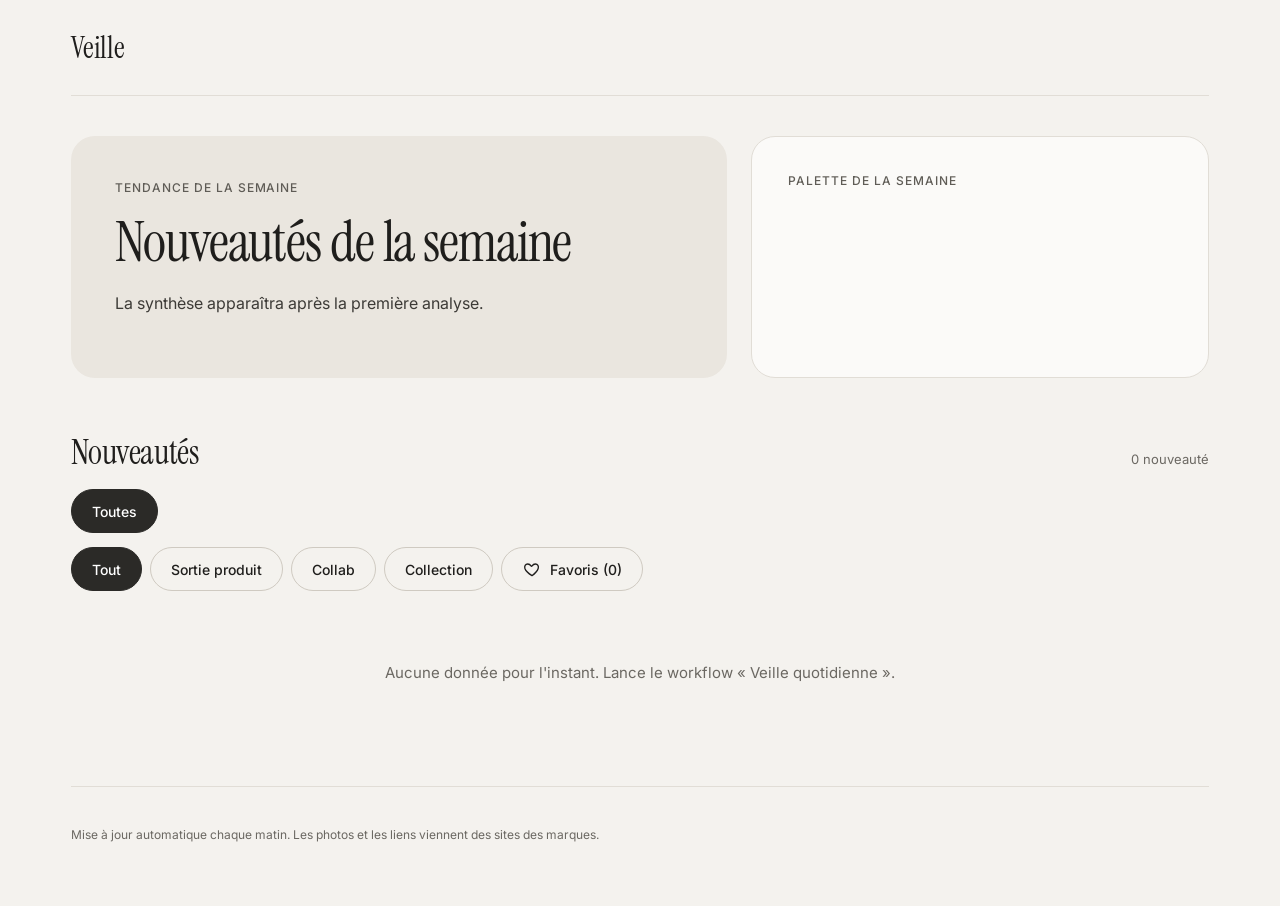
==== site/index.html @ 688256fe "Départ" ====
<!doctype html>
<html lang="fr">
<head>
<meta charset="utf-8">
<meta name="viewport" content="width=device-width, initial-scale=1">
<title>Veille mode</title>
<link href="https://fonts.googleapis.com/css2?family=Inter:wght@400;500;600&family=Instrument+Serif:ital@0;1&display=swap" rel="stylesheet">
<style>
:root{
  --bg:#F4F2EE; --ink:#1F1E1C; --muted:#6B6862; --line:#E1DDD6; --card:#FBFAF8;
  --hero:#EAE6DF; --hero-ink:#3D3B37; --hero-muted:#5F5C56; --pill-line:#CFCAC1;
  --accent:#2B2A27;
}
*{box-sizing:border-box}
body{margin:0;background:var(--bg);color:var(--ink);font-family:'Inter',system-ui,sans-serif}
a{color:var(--ink);text-underline-offset:3px}a:hover{color:var(--muted)}
.wrap{max-width:1240px;margin:0 auto;padding:0 clamp(16px,4vw,56px) 64px}
header{display:flex;flex-wrap:wrap;align-items:baseline;justify-content:space-between;gap:12px;padding:28px 0;border-bottom:1px solid var(--line)}
.logo{font-family:'Instrument Serif',Georgia,serif;font-size:30px;letter-spacing:-.01em}
.meta{font-size:13px;color:var(--muted)}
.hero{display:flex;flex-wrap:wrap;gap:24px;padding:40px 0 16px}
.hero-main{flex:3 1 420px;min-width:0;background:var(--hero);border-radius:24px;padding:clamp(24px,4vw,44px);display:flex;flex-direction:column;gap:18px}
.eyebrow{font-size:12px;font-weight:500;letter-spacing:.08em;text-transform:uppercase;color:var(--hero-muted)}
h1{margin:0;font-family:'Instrument Serif',Georgia,serif;font-weight:400;font-size:clamp(34px,5vw,56px);line-height:1.05;letter-spacing:-.02em}
.summary{margin:0;font-size:16px;line-height:1.65;color:var(--hero-ink);max-width:56ch}
.tags{display:flex;flex-wrap:wrap;gap:8px}
.tag{background:#F7F5F1;border-radius:999px;padding:8px 14px;font-size:13px;color:var(--hero-ink)}
.palette-card{flex:2 1 300px;min-width:0;background:var(--card);border:1px solid var(--line);border-radius:24px;padding:clamp(24px,3vw,36px);display:flex;flex-direction:column;justify-content:space-between;gap:24px}
.swatches{display:flex;gap:10px}
.sw{flex:1;min-width:0;display:flex;flex-direction:column;gap:8px}
.sw-color{height:96px;border-radius:14px}
.sw-name{font-size:12px;color:var(--muted)}
.filters{display:flex;flex-direction:column;gap:14px;padding:36px 0 8px}
.filters-top{display:flex;flex-wrap:wrap;align-items:baseline;justify-content:space-between;gap:8px}
h2{margin:0;font-family:'Instrument Serif',Georgia,serif;font-weight:400;font-size:34px;letter-spacing:-.01em}
.row{display:flex;flex-wrap:wrap;gap:8px}
.pill{height:44px;padding:0 20px;border-radius:999px;font:500 14px 'Inter',system-ui,sans-serif;cursor:pointer;display:inline-flex;align-items:center;gap:8px;background:transparent;color:var(--ink);border:1px solid var(--pill-line)}
.pill[aria-pressed="true"]{background:var(--accent);color:#fff;border-color:var(--accent)}
.grid{display:grid;grid-template-columns:repeat(auto-fill,minmax(240px,1fr));gap:32px 24px;padding:20px 0 8px}
.card{display:flex;flex-direction:column;gap:14px;min-width:0}
.photo{position:relative;aspect-ratio:4/5;border-radius:20px;overflow:hidden}
.photo img{width:100%;height:100%;object-fit:cover;display:block}
.heart{position:absolute;top:10px;right:10px;width:44px;height:44px;border-radius:50%;border:0;background:var(--card);cursor:pointer;display:flex;align-items:center;justify-content:center}
.badge{position:absolute;left:12px;bottom:12px;background:var(--card);border-radius:999px;padding:6px 12px;font-size:12px;font-weight:500}
.info{display:flex;flex-direction:column;gap:6px}
.info-top{display:flex;justify-content:space-between;gap:8px;font-size:12px;letter-spacing:.06em;text-transform:uppercase;color:var(--muted)}
h3{margin:0;font-size:16px;font-weight:500;line-height:1.35}
.info a{font-size:13px}
.empty{padding:64px 0;text-align:center;font-size:15px;color:var(--muted)}
footer{margin-top:40px;padding-top:40px;border-top:1px solid var(--line);font-size:12px;color:var(--muted)}
</style>
</head>
<body>
<div class="wrap">
  <header>
    <div class="logo">Veille</div>
    <div class="meta" id="meta"></div>
  </header>

  <section class="hero" id="hero"></section>

  <section class="filters">
    <div class="filters-top">
      <h2>Nouveautés</h2>
      <span class="meta" id="count"></span>
    </div>
    <div class="row" id="brands"></div>
    <div class="row" id="cats"></div>
  </section>

  <section id="grid-area"></section>

  <footer id="footer"></footer>
</div>

<script>
(function () {
  var CATS = ["Tout", "Sortie produit", "Collab", "Collection"];
  var TONES = ["#D6CFC3", "#BDB5A8", "#E9E5DD", "#A39B8D", "#DDD8CE", "#8E8679", "#CEC7BA", "#E4DFD6"];
  var HEART = '<svg width="20" height="20" viewBox="0 0 24 24" fill="FILL" stroke="STROKE" stroke-width="1.6" stroke-linecap="round" stroke-linejoin="round" aria-hidden="true"><path d="M12 20s-7-4.35-8.5-8.6C2.6 8.6 4.1 6 6.8 6c1.7 0 3.1.9 4 2.3.4.6.9.6 1.3 0C13 6.9 14.4 6 16.1 6c2.7 0 4.2 2.6 3.3 5.4C18 15.65 12 20 12 20z"/></svg>';
  var MAX_CARDS = 48;

  var state = { brand: "Toutes", cat: "Tout", onlyFavs: false, favs: loadFavs(), items: [], digest: null };

  function loadFavs() {
    try { return JSON.parse(localStorage.getItem("veille:favs") || "{}"); } catch (e) { return {}; }
  }
  function saveFavs() {
    try { localStorage.setItem("veille:favs", JSON.stringify(state.favs)); } catch (e) {}
  }
  function safeUrl(u) {
    try { var x = new URL(u); return (x.protocol === "http:" || x.protocol === "https:") ? x.href : null; } catch (e) { return null; }
  }
  function hash(s) { var h = 0; for (var i = 0; i < s.length; i++) { h = (h * 31 + s.charCodeAt(i)) >>> 0; } return h; }
  function fmtDate(iso) {
    var d = new Date(iso);
    return isNaN(d) ? "" : d.toLocaleDateString("fr-CA", { day: "numeric", month: "short" });
  }
  function h(tag, props) {
    var n = document.createElement(tag);
    Object.keys(props || {}).forEach(function (k) {
      var v = props[k];
      if (k === "class") n.className = v;
      else if (k === "style") n.style.cssText = v;
      else if (k.indexOf("on") === 0) n.addEventListener(k.slice(2), v);
      else n.setAttribute(k, v);
    });
    for (var i = 2; i < arguments.length; i++) {
      var kid = arguments[i];
      if (kid == null) continue;
      n.append(kid.nodeType ? kid : document.createTextNode(String(kid)));
    }
    return n;
  }
  function heartIcon(filled) {
    var s = document.createElement("span");
    s.style.display = "flex";
    s.innerHTML = HEART.replace("FILL", filled ? "var(--accent)" : "none").replace("STROKE", filled ? "var(--accent)" : "#1F1E1C");
    return s;
  }
  function pill(label, active, onclick, extra) {
    return h("button", { type: "button", class: "pill", "aria-pressed": String(active), onclick: onclick }, extra || null, label);
  }

  function renderHero() {
    var d = state.digest || {};
    var palette = Array.isArray(d.palette) ? d.palette : [];
    var main = h("div", { class: "hero-main" },
      h("div", { class: "eyebrow" }, "Tendance de la semaine"),
      h("h1", {}, d.title || "Nouveautés de la semaine"),
      h("p", { class: "summary" }, d.summary || "La synthèse apparaîtra après la première analyse."),
      h("div", { class: "tags" }, (d.tags || []).map(function (t) { return h("span", { class: "tag" }, t); }))
    );
    var swatches = h("div", { class: "swatches" }, palette.map(function (p) {
      var hex = /^#[0-9A-Fa-f]{6}$/.test(p.hex || "") ? p.hex : "#D6CFC3";
      return h("div", { class: "sw" }, h("div", { class: "sw-color", style: "background:" + hex }), h("div", { class: "sw-name" }, p.name || ""));
    }));
    var card = h("div", { class: "palette-card" }, h("div", { class: "eyebrow" }, "Palette de la semaine"), swatches);
    var hero = document.getElementById("hero");
    hero.replaceChildren(main, card);
    document.getElementById("meta").textContent = (d.week_label || "") + (d.generated_at ? " · mise à jour " + fmtDate(d.generated_at) : "");
  }

  function renderFilters() {
    var brands = ["Toutes"];
    state.items.forEach(function (i) { if (brands.indexOf(i.brand) === -1) brands.push(i.brand); });
    document.getElementById("brands").replaceChildren.apply(
      document.getElementById("brands"),
      brands.map(function (b) { return pill(b, state.brand === b, function () { state.brand = b; render(); }); })
    );
    var favCount = Object.keys(state.favs).filter(function (k) { return state.favs[k]; }).length;
    var catPills = CATS.map(function (c) { return pill(c, state.cat === c, function () { state.cat = c; render(); }); });
    catPills.push(pill("Favoris (" + favCount + ")", state.onlyFavs, function () { state.onlyFavs = !state.onlyFavs; render(); }, heartIcon(false)));
    document.getElementById("cats").replaceChildren.apply(document.getElementById("cats"), catPills);
  }

  function visibleItems() {
    return state.items.filter(function (i) {
      return (state.brand === "Toutes" || i.brand === state.brand) &&
        (state.cat === "Tout" || i.category === state.cat) &&
        (!state.onlyFavs || state.favs[i.id]);
    });
  }

  function renderGrid() {
    var items = visibleItems();
    document.getElementById("count").textContent = items.length + (items.length > 1 ? " nouveautés" : " nouveauté");
    var area = document.getElementById("grid-area");
    if (!items.length) {
      area.replaceChildren(h("div", { class: "empty" }, state.items.length ? "Aucune nouveauté pour cette sélection." : "Aucune donnée pour l'instant. Lance le workflow « Veille quotidienne »."));
      return;
    }
    var cards = items.slice(0, MAX_CARDS).map(function (i) {
      var fav = !!state.favs[i.id];
      var img = safeUrl(i.image);
      var photo = h("div", { class: "photo", style: "background:" + TONES[hash(i.id) % TONES.length] });
      if (img) {
        var el = h("img", { src: img, alt: "", loading: "lazy", referrerpolicy: "no-referrer" });
        el.addEventListener("error", function () { el.remove(); });
        photo.append(el);
      }
      photo.append(
        h("button", {
          type: "button", class: "heart", "aria-pressed": String(fav),
          "aria-label": (fav ? "Retirer des favoris : " : "Ajouter aux favoris : ") + i.name,
          onclick: function () { state.favs[i.id] = !state.favs[i.id]; saveFavs(); render(); }
        }, heartIcon(fav)),
        h("span", { class: "badge" }, i.category || "Sortie produit")
      );
      var src = safeUrl(i.url);
      var date = fmtDate(i.published_at || i.first_seen);
      return h("article", { class: "card" }, photo,
        h("div", { class: "info" },
          h("div", { class: "info-top" }, h("span", {}, i.brand), h("span", {}, date)),
          h("h3", {}, i.name),
          src ? h("a", { href: src, target: "_blank", rel: "noopener noreferrer" }, "Voir la source") : null
        ));
    });
    area.replaceChildren(h("div", { class: "grid" }, cards));
  }

  function render() { renderFilters(); renderGrid(); }

  function load(path) {
    return fetch(path, { cache: "no-store" }).then(function (r) { return r.ok ? r.json() : null; }).catch(function () { return null; });
  }

  Promise.all([load("data/digest.json"), load("data/items.json")]).then(function (res) {
    state.digest = res[0];
    state.items = Array.isArray(res[1]) ? res[1] : [];
    document.getElementById("footer").textContent = "Mise à jour automatique chaque matin. Les photos et les liens viennent des sites des marques.";
    renderHero();
    render();
  });
})();
</script>
</body>
</html>
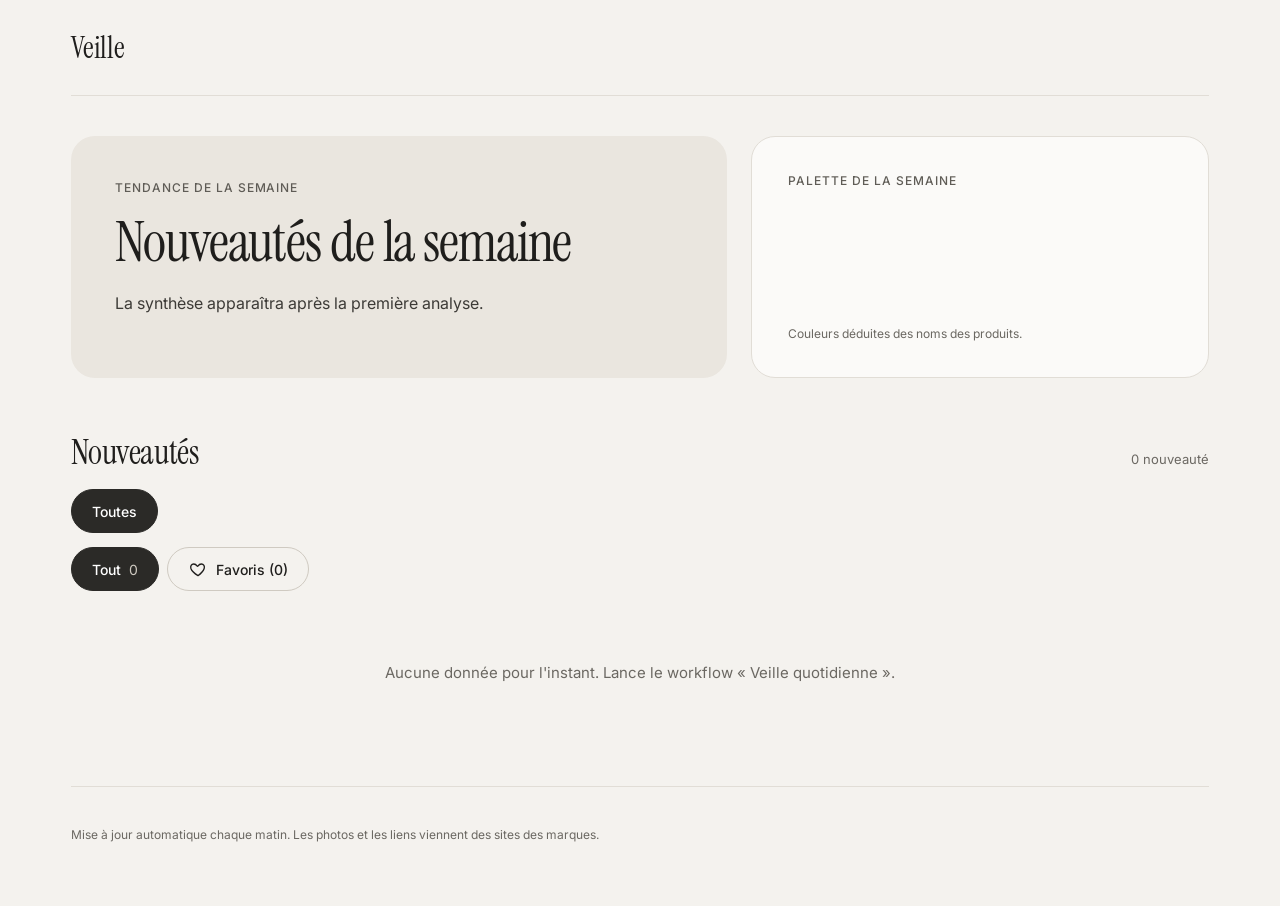
==== commit 99faade6: "Types de produits, attributs par photo, palette calculée" ====
--- a/site/index.html
+++ b/site/index.html
@@ -28,7 +28,7 @@
 .palette-card{flex:2 1 300px;min-width:0;background:var(--card);border:1px solid var(--line);border-radius:24px;padding:clamp(24px,3vw,36px);display:flex;flex-direction:column;justify-content:space-between;gap:24px}
 .swatches{display:flex;gap:10px}
 .sw{flex:1;min-width:0;display:flex;flex-direction:column;gap:8px}
-.sw-color{height:96px;border-radius:14px}
+.sw-color{height:96px;border-radius:14px;border:1px solid rgba(31,30,28,.08)}
 .sw-name{font-size:12px;color:var(--muted)}
 .filters{display:flex;flex-direction:column;gap:14px;padding:36px 0 8px}
 .filters-top{display:flex;flex-wrap:wrap;align-items:baseline;justify-content:space-between;gap:8px}
@@ -42,6 +42,14 @@
 .photo img{width:100%;height:100%;object-fit:cover;display:block}
 .heart{position:absolute;top:10px;right:10px;width:44px;height:44px;border-radius:50%;border:0;background:var(--card);cursor:pointer;display:flex;align-items:center;justify-content:center}
 .badge{position:absolute;left:12px;bottom:12px;background:var(--card);border-radius:999px;padding:6px 12px;font-size:12px;font-weight:500}
+.dots{display:flex;gap:6px;align-items:center}
+.dot{width:14px;height:14px;border-radius:50%;border:1px solid rgba(31,30,28,.18);display:inline-block}
+.dot.multi{background:conic-gradient(#D6CFC3,#8E8679,#3A3835,#E9E5DD,#D6CFC3)}
+.attrs{font-size:13px;color:var(--muted);line-height:1.4}
+.pill .n{font-weight:400;color:var(--muted)}
+.pill[aria-pressed="true"] .n{color:#CFCAC1}
+.sw-name b{font-weight:500;color:var(--ink)}
+.note{font-size:12px;color:var(--muted)}
 .info{display:flex;flex-direction:column;gap:6px}
 .info-top{display:flex;justify-content:space-between;gap:8px;font-size:12px;letter-spacing:.06em;text-transform:uppercase;color:var(--muted)}
 h3{margin:0;font-size:16px;font-weight:500;line-height:1.35}
@@ -65,7 +73,7 @@
       <span class="meta" id="count"></span>
     </div>
     <div class="row" id="brands"></div>
-    <div class="row" id="cats"></div>
+    <div class="row" id="types"></div>
   </section>
 
   <section id="grid-area"></section>
@@ -75,12 +83,12 @@
 
 <script>
 (function () {
-  var CATS = ["Tout", "Sortie produit", "Collab", "Collection"];
+  var TYPES = ["Robes", "Hauts", "Pantalons", "Jupes", "Manteaux", "Accessoires", "Autres"];
   var TONES = ["#D6CFC3", "#BDB5A8", "#E9E5DD", "#A39B8D", "#DDD8CE", "#8E8679", "#CEC7BA", "#E4DFD6"];
   var HEART = '<svg width="20" height="20" viewBox="0 0 24 24" fill="FILL" stroke="STROKE" stroke-width="1.6" stroke-linecap="round" stroke-linejoin="round" aria-hidden="true"><path d="M12 20s-7-4.35-8.5-8.6C2.6 8.6 4.1 6 6.8 6c1.7 0 3.1.9 4 2.3.4.6.9.6 1.3 0C13 6.9 14.4 6 16.1 6c2.7 0 4.2 2.6 3.3 5.4C18 15.65 12 20 12 20z"/></svg>';
   var MAX_CARDS = 48;
 
-  var state = { brand: "Toutes", cat: "Tout", onlyFavs: false, favs: loadFavs(), items: [], digest: null };
+  var state = { brand: "Toutes", type: "Tout", onlyFavs: false, favs: loadFavs(), items: [], digest: null, stats: null };
 
   function loadFavs() {
     try { return JSON.parse(localStorage.getItem("veille:favs") || "{}"); } catch (e) { return {}; }
@@ -105,11 +113,12 @@
       else if (k.indexOf("on") === 0) n.addEventListener(k.slice(2), v);
       else n.setAttribute(k, v);
     });
-    for (var i = 2; i < arguments.length; i++) {
-      var kid = arguments[i];
-      if (kid == null) continue;
+    function add(kid) {
+      if (kid == null) return;
+      if (Array.isArray(kid)) { kid.forEach(add); return; }
       n.append(kid.nodeType ? kid : document.createTextNode(String(kid)));
     }
+    for (var i = 2; i < arguments.length; i++) add(arguments[i]);
     return n;
   }
   function heartIcon(filled) {
@@ -118,8 +127,26 @@
     s.innerHTML = HEART.replace("FILL", filled ? "var(--accent)" : "none").replace("STROKE", filled ? "var(--accent)" : "#1F1E1C");
     return s;
   }
-  function pill(label, active, onclick, extra) {
-    return h("button", { type: "button", class: "pill", "aria-pressed": String(active), onclick: onclick }, extra || null, label);
+  function pill(label, active, onclick, extra, count) {
+    return h("button", { type: "button", class: "pill", "aria-pressed": String(active), onclick: onclick }, extra || null, label,
+      count == null ? null : h("span", { class: "n" }, String(count)));
+  }
+  function colorHex(name) {
+    var map = (state.stats && state.stats.color_hex) || {};
+    var hex = map[name];
+    return /^#[0-9A-Fa-f]{6}$/.test(hex || "") ? hex : null;
+  }
+  function dots(colors) {
+    return h("div", { class: "dots" }, (Array.isArray(colors) ? colors : []).slice(0, 2).map(function (c) {
+      var hex = colorHex(c);
+      var el = h("span", { class: hex ? "dot" : "dot multi", title: String(c) });
+      if (hex) el.style.background = hex;
+      return el;
+    }));
+  }
+  function attrLine(i) {
+    var parts = [i.material, i.length, i.cut, i.neckline].filter(function (x) { return typeof x === "string" && x; });
+    return parts.join(" · ");
   }
 
   function renderHero() {
@@ -133,13 +160,18 @@
     );
     var swatches = h("div", { class: "swatches" }, palette.map(function (p) {
       var hex = /^#[0-9A-Fa-f]{6}$/.test(p.hex || "") ? p.hex : "#D6CFC3";
-      return h("div", { class: "sw" }, h("div", { class: "sw-color", style: "background:" + hex }), h("div", { class: "sw-name" }, p.name || ""));
+      var share = typeof p.share === "number" ? " " + p.share + " %" : "";
+      return h("div", { class: "sw" }, h("div", { class: "sw-color", style: "background:" + hex }), h("div", { class: "sw-name" }, p.name || "", h("b", {}, share)));
     }));
-    var card = h("div", { class: "palette-card" }, h("div", { class: "eyebrow" }, "Palette de la semaine"), swatches);
+    var st = state.stats || {};
+    var basis = st.with_photo_analysis ? "Couleurs relevées sur " + st.with_photo_analysis + " photos." : "Couleurs déduites des noms des produits.";
+    var card = h("div", { class: "palette-card" }, h("div", { class: "eyebrow" }, "Palette de la semaine"), swatches, h("div", { class: "note" }, basis));
     var hero = document.getElementById("hero");
     hero.replaceChildren(main, card);
     document.getElementById("meta").textContent = (d.week_label || "") + (d.generated_at ? " · mise à jour " + fmtDate(d.generated_at) : "");
   }
+
+  function countItems(pred) { return state.items.filter(pred).length; }
 
   function renderFilters() {
     var brands = ["Toutes"];
@@ -148,16 +180,21 @@
       document.getElementById("brands"),
       brands.map(function (b) { return pill(b, state.brand === b, function () { state.brand = b; render(); }); })
     );
+    var inBrand = function (i) { return state.brand === "Toutes" || i.brand === state.brand; };
     var favCount = Object.keys(state.favs).filter(function (k) { return state.favs[k]; }).length;
-    var catPills = CATS.map(function (c) { return pill(c, state.cat === c, function () { state.cat = c; render(); }); });
-    catPills.push(pill("Favoris (" + favCount + ")", state.onlyFavs, function () { state.onlyFavs = !state.onlyFavs; render(); }, heartIcon(false)));
-    document.getElementById("cats").replaceChildren.apply(document.getElementById("cats"), catPills);
+    var typePills = [pill("Tout", state.type === "Tout", function () { state.type = "Tout"; render(); }, null, countItems(inBrand))];
+    TYPES.forEach(function (t) {
+      var n = countItems(function (i) { return inBrand(i) && i.type === t; });
+      if (n || state.type === t) typePills.push(pill(t, state.type === t, function () { state.type = t; render(); }, null, n));
+    });
+    typePills.push(pill("Favoris (" + favCount + ")", state.onlyFavs, function () { state.onlyFavs = !state.onlyFavs; render(); }, heartIcon(false)));
+    document.getElementById("types").replaceChildren.apply(document.getElementById("types"), typePills);
   }
 
   function visibleItems() {
     return state.items.filter(function (i) {
       return (state.brand === "Toutes" || i.brand === state.brand) &&
-        (state.cat === "Tout" || i.category === state.cat) &&
+        (state.type === "Tout" || i.type === state.type) &&
         (!state.onlyFavs || state.favs[i.id]);
     });
   }
@@ -185,7 +222,7 @@
           "aria-label": (fav ? "Retirer des favoris : " : "Ajouter aux favoris : ") + i.name,
           onclick: function () { state.favs[i.id] = !state.favs[i.id]; saveFavs(); render(); }
         }, heartIcon(fav)),
-        h("span", { class: "badge" }, i.category || "Sortie produit")
+        i.type ? h("span", { class: "badge" }, i.type) : null
       );
       var src = safeUrl(i.url);
       var date = fmtDate(i.published_at || i.first_seen);
@@ -193,6 +230,9 @@
         h("div", { class: "info" },
           h("div", { class: "info-top" }, h("span", {}, i.brand), h("span", {}, date)),
           h("h3", {}, i.name),
+          (i.colors && i.colors.length) ? dots(i.colors) : null,
+          attrLine(i) ? h("div", { class: "attrs" }, attrLine(i)) : null,
+          (Array.isArray(i.details) && i.details.length) ? h("div", { class: "attrs" }, i.details.join(", ")) : null,
           src ? h("a", { href: src, target: "_blank", rel: "noopener noreferrer" }, "Voir la source") : null
         ));
     });
@@ -205,9 +245,10 @@
     return fetch(path, { cache: "no-store" }).then(function (r) { return r.ok ? r.json() : null; }).catch(function () { return null; });
   }
 
-  Promise.all([load("data/digest.json"), load("data/items.json")]).then(function (res) {
+  Promise.all([load("data/digest.json"), load("data/items.json"), load("data/stats.json")]).then(function (res) {
     state.digest = res[0];
     state.items = Array.isArray(res[1]) ? res[1] : [];
+    state.stats = res[2];
     document.getElementById("footer").textContent = "Mise à jour automatique chaque matin. Les photos et les liens viennent des sites des marques.";
     renderHero();
     render();
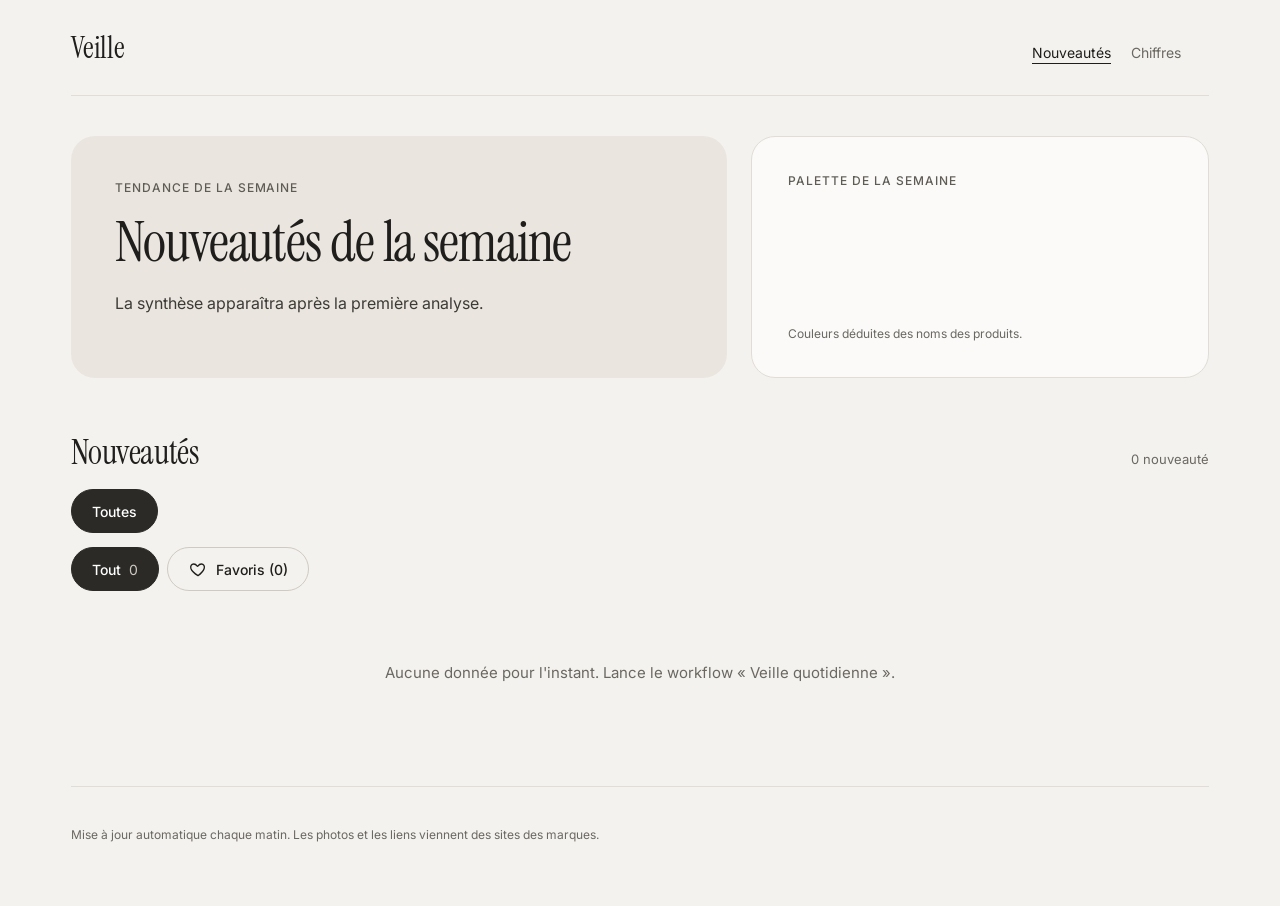
==== commit 0adb1a17: "Historique, page Chiffres, dates, sans accessoires, nouvelles marques" ====
--- a/site/index.html
+++ b/site/index.html
@@ -5,64 +5,17 @@
 <meta name="viewport" content="width=device-width, initial-scale=1">
 <title>Veille mode</title>
 <link href="https://fonts.googleapis.com/css2?family=Inter:wght@400;500;600&family=Instrument+Serif:ital@0;1&display=swap" rel="stylesheet">
-<style>
-:root{
-  --bg:#F4F2EE; --ink:#1F1E1C; --muted:#6B6862; --line:#E1DDD6; --card:#FBFAF8;
-  --hero:#EAE6DF; --hero-ink:#3D3B37; --hero-muted:#5F5C56; --pill-line:#CFCAC1;
-  --accent:#2B2A27;
-}
-*{box-sizing:border-box}
-body{margin:0;background:var(--bg);color:var(--ink);font-family:'Inter',system-ui,sans-serif}
-a{color:var(--ink);text-underline-offset:3px}a:hover{color:var(--muted)}
-.wrap{max-width:1240px;margin:0 auto;padding:0 clamp(16px,4vw,56px) 64px}
-header{display:flex;flex-wrap:wrap;align-items:baseline;justify-content:space-between;gap:12px;padding:28px 0;border-bottom:1px solid var(--line)}
-.logo{font-family:'Instrument Serif',Georgia,serif;font-size:30px;letter-spacing:-.01em}
-.meta{font-size:13px;color:var(--muted)}
-.hero{display:flex;flex-wrap:wrap;gap:24px;padding:40px 0 16px}
-.hero-main{flex:3 1 420px;min-width:0;background:var(--hero);border-radius:24px;padding:clamp(24px,4vw,44px);display:flex;flex-direction:column;gap:18px}
-.eyebrow{font-size:12px;font-weight:500;letter-spacing:.08em;text-transform:uppercase;color:var(--hero-muted)}
-h1{margin:0;font-family:'Instrument Serif',Georgia,serif;font-weight:400;font-size:clamp(34px,5vw,56px);line-height:1.05;letter-spacing:-.02em}
-.summary{margin:0;font-size:16px;line-height:1.65;color:var(--hero-ink);max-width:56ch}
-.tags{display:flex;flex-wrap:wrap;gap:8px}
-.tag{background:#F7F5F1;border-radius:999px;padding:8px 14px;font-size:13px;color:var(--hero-ink)}
-.palette-card{flex:2 1 300px;min-width:0;background:var(--card);border:1px solid var(--line);border-radius:24px;padding:clamp(24px,3vw,36px);display:flex;flex-direction:column;justify-content:space-between;gap:24px}
-.swatches{display:flex;gap:10px}
-.sw{flex:1;min-width:0;display:flex;flex-direction:column;gap:8px}
-.sw-color{height:96px;border-radius:14px;border:1px solid rgba(31,30,28,.08)}
-.sw-name{font-size:12px;color:var(--muted)}
-.filters{display:flex;flex-direction:column;gap:14px;padding:36px 0 8px}
-.filters-top{display:flex;flex-wrap:wrap;align-items:baseline;justify-content:space-between;gap:8px}
-h2{margin:0;font-family:'Instrument Serif',Georgia,serif;font-weight:400;font-size:34px;letter-spacing:-.01em}
-.row{display:flex;flex-wrap:wrap;gap:8px}
-.pill{height:44px;padding:0 20px;border-radius:999px;font:500 14px 'Inter',system-ui,sans-serif;cursor:pointer;display:inline-flex;align-items:center;gap:8px;background:transparent;color:var(--ink);border:1px solid var(--pill-line)}
-.pill[aria-pressed="true"]{background:var(--accent);color:#fff;border-color:var(--accent)}
-.grid{display:grid;grid-template-columns:repeat(auto-fill,minmax(240px,1fr));gap:32px 24px;padding:20px 0 8px}
-.card{display:flex;flex-direction:column;gap:14px;min-width:0}
-.photo{position:relative;aspect-ratio:4/5;border-radius:20px;overflow:hidden}
-.photo img{width:100%;height:100%;object-fit:cover;display:block}
-.heart{position:absolute;top:10px;right:10px;width:44px;height:44px;border-radius:50%;border:0;background:var(--card);cursor:pointer;display:flex;align-items:center;justify-content:center}
-.badge{position:absolute;left:12px;bottom:12px;background:var(--card);border-radius:999px;padding:6px 12px;font-size:12px;font-weight:500}
-.dots{display:flex;gap:6px;align-items:center}
-.dot{width:14px;height:14px;border-radius:50%;border:1px solid rgba(31,30,28,.18);display:inline-block}
-.dot.multi{background:conic-gradient(#D6CFC3,#8E8679,#3A3835,#E9E5DD,#D6CFC3)}
-.attrs{font-size:13px;color:var(--muted);line-height:1.4}
-.pill .n{font-weight:400;color:var(--muted)}
-.pill[aria-pressed="true"] .n{color:#CFCAC1}
-.sw-name b{font-weight:500;color:var(--ink)}
-.note{font-size:12px;color:var(--muted)}
-.info{display:flex;flex-direction:column;gap:6px}
-.info-top{display:flex;justify-content:space-between;gap:8px;font-size:12px;letter-spacing:.06em;text-transform:uppercase;color:var(--muted)}
-h3{margin:0;font-size:16px;font-weight:500;line-height:1.35}
-.info a{font-size:13px}
-.empty{padding:64px 0;text-align:center;font-size:15px;color:var(--muted)}
-footer{margin-top:40px;padding-top:40px;border-top:1px solid var(--line);font-size:12px;color:var(--muted)}
-</style>
+<link href="style.css" rel="stylesheet">
+
 </head>
 <body>
 <div class="wrap">
   <header>
     <div class="logo">Veille</div>
-    <div class="meta" id="meta"></div>
+    <div class="head-right">
+      <nav class="nav"><a href="index.html" aria-current="page">Nouveautés</a><a href="chiffres.html">Chiffres</a></nav>
+      <div class="meta" id="meta"></div>
+    </div>
   </header>
 
   <section class="hero" id="hero"></section>
@@ -83,7 +36,8 @@
 
 <script>
 (function () {
-  var TYPES = ["Robes", "Hauts", "Pantalons", "Jupes", "Manteaux", "Accessoires", "Autres"];
+  var TYPES = ["Robes", "Hauts", "Pantalons", "Jupes", "Manteaux", "Autres"];
+  var HIDDEN_TYPES = ["Accessoires"];
   var TONES = ["#D6CFC3", "#BDB5A8", "#E9E5DD", "#A39B8D", "#DDD8CE", "#8E8679", "#CEC7BA", "#E4DFD6"];
   var HEART = '<svg width="20" height="20" viewBox="0 0 24 24" fill="FILL" stroke="STROKE" stroke-width="1.6" stroke-linecap="round" stroke-linejoin="round" aria-hidden="true"><path d="M12 20s-7-4.35-8.5-8.6C2.6 8.6 4.1 6 6.8 6c1.7 0 3.1.9 4 2.3.4.6.9.6 1.3 0C13 6.9 14.4 6 16.1 6c2.7 0 4.2 2.6 3.3 5.4C18 15.65 12 20 12 20z"/></svg>';
   var MAX_CARDS = 48;
@@ -100,6 +54,13 @@
     try { var x = new URL(u); return (x.protocol === "http:" || x.protocol === "https:") ? x.href : null; } catch (e) { return null; }
   }
   function hash(s) { var h = 0; for (var i = 0; i < s.length; i++) { h = (h * 31 + s.charCodeAt(i)) >>> 0; } return h; }
+  function dateLabel(i) {
+    // « mis en ligne » : date donnée par la marque ; « repéré » : jour où notre outil l'a vu pour la première fois
+    var pub = i.published_at ? fmtDate(i.published_at) : "";
+    if (pub) return "Mis en ligne " + pub;
+    var seen = fmtDate(i.first_seen);
+    return seen ? "Repéré " + seen : "";
+  }
   function fmtDate(iso) {
     var d = new Date(iso);
     return isNaN(d) ? "" : d.toLocaleDateString("fr-CA", { day: "numeric", month: "short" });
@@ -225,7 +186,7 @@
         i.type ? h("span", { class: "badge" }, i.type) : null
       );
       var src = safeUrl(i.url);
-      var date = fmtDate(i.published_at || i.first_seen);
+      var date = dateLabel(i);
       return h("article", { class: "card" }, photo,
         h("div", { class: "info" },
           h("div", { class: "info-top" }, h("span", {}, i.brand), h("span", {}, date)),
@@ -247,7 +208,7 @@
 
   Promise.all([load("data/digest.json"), load("data/items.json"), load("data/stats.json")]).then(function (res) {
     state.digest = res[0];
-    state.items = Array.isArray(res[1]) ? res[1] : [];
+    state.items = (Array.isArray(res[1]) ? res[1] : []).filter(function (i) { return HIDDEN_TYPES.indexOf(i.type) === -1; });
     state.stats = res[2];
     document.getElementById("footer").textContent = "Mise à jour automatique chaque matin. Les photos et les liens viennent des sites des marques.";
     renderHero();
--- a/site/style.css
+++ b/site/style.css
@@ -0,0 +1,88 @@
+:root{
+  --bg:#F4F2EE; --ink:#1F1E1C; --muted:#6B6862; --line:#E1DDD6; --card:#FBFAF8;
+  --hero:#EAE6DF; --hero-ink:#3D3B37; --hero-muted:#5F5C56; --pill-line:#CFCAC1;
+  --accent:#2B2A27;
+}
+*{box-sizing:border-box}
+body{margin:0;background:var(--bg);color:var(--ink);font-family:'Inter',system-ui,sans-serif}
+a{color:var(--ink);text-underline-offset:3px}a:hover{color:var(--muted)}
+.wrap{max-width:1240px;margin:0 auto;padding:0 clamp(16px,4vw,56px) 64px}
+header{display:flex;flex-wrap:wrap;align-items:baseline;justify-content:space-between;gap:12px;padding:28px 0;border-bottom:1px solid var(--line)}
+.logo{font-family:'Instrument Serif',Georgia,serif;font-size:30px;letter-spacing:-.01em}
+.meta{font-size:13px;color:var(--muted)}
+.hero{display:flex;flex-wrap:wrap;gap:24px;padding:40px 0 16px}
+.hero-main{flex:3 1 420px;min-width:0;background:var(--hero);border-radius:24px;padding:clamp(24px,4vw,44px);display:flex;flex-direction:column;gap:18px}
+.eyebrow{font-size:12px;font-weight:500;letter-spacing:.08em;text-transform:uppercase;color:var(--hero-muted)}
+h1{margin:0;font-family:'Instrument Serif',Georgia,serif;font-weight:400;font-size:clamp(34px,5vw,56px);line-height:1.05;letter-spacing:-.02em}
+.summary{margin:0;font-size:16px;line-height:1.65;color:var(--hero-ink);max-width:56ch}
+.tags{display:flex;flex-wrap:wrap;gap:8px}
+.tag{background:#F7F5F1;border-radius:999px;padding:8px 14px;font-size:13px;color:var(--hero-ink)}
+.palette-card{flex:2 1 300px;min-width:0;background:var(--card);border:1px solid var(--line);border-radius:24px;padding:clamp(24px,3vw,36px);display:flex;flex-direction:column;justify-content:space-between;gap:24px}
+.swatches{display:flex;gap:10px}
+.sw{flex:1;min-width:0;display:flex;flex-direction:column;gap:8px}
+.sw-color{height:96px;border-radius:14px;border:1px solid rgba(31,30,28,.08)}
+.sw-name{font-size:12px;color:var(--muted)}
+.filters{display:flex;flex-direction:column;gap:14px;padding:36px 0 8px}
+.filters-top{display:flex;flex-wrap:wrap;align-items:baseline;justify-content:space-between;gap:8px}
+h2{margin:0;font-family:'Instrument Serif',Georgia,serif;font-weight:400;font-size:34px;letter-spacing:-.01em}
+.row{display:flex;flex-wrap:wrap;gap:8px}
+.pill{height:44px;padding:0 20px;border-radius:999px;font:500 14px 'Inter',system-ui,sans-serif;cursor:pointer;display:inline-flex;align-items:center;gap:8px;background:transparent;color:var(--ink);border:1px solid var(--pill-line)}
+.pill[aria-pressed="true"]{background:var(--accent);color:#fff;border-color:var(--accent)}
+.grid{display:grid;grid-template-columns:repeat(auto-fill,minmax(240px,1fr));gap:32px 24px;padding:20px 0 8px}
+.card{display:flex;flex-direction:column;gap:14px;min-width:0}
+.photo{position:relative;aspect-ratio:4/5;border-radius:20px;overflow:hidden}
+.photo img{width:100%;height:100%;object-fit:cover;display:block}
+.heart{position:absolute;top:10px;right:10px;width:44px;height:44px;border-radius:50%;border:0;background:var(--card);cursor:pointer;display:flex;align-items:center;justify-content:center}
+.badge{position:absolute;left:12px;bottom:12px;background:var(--card);border-radius:999px;padding:6px 12px;font-size:12px;font-weight:500}
+.dots{display:flex;gap:6px;align-items:center}
+.dot{width:14px;height:14px;border-radius:50%;border:1px solid rgba(31,30,28,.18);display:inline-block}
+.dot.multi{background:conic-gradient(#D6CFC3,#8E8679,#3A3835,#E9E5DD,#D6CFC3)}
+.attrs{font-size:13px;color:var(--muted);line-height:1.4}
+.pill .n{font-weight:400;color:var(--muted)}
+.pill[aria-pressed="true"] .n{color:#CFCAC1}
+.sw-name b{font-weight:500;color:var(--ink);white-space:nowrap}
+.note{font-size:12px;color:var(--muted)}
+.info{display:flex;flex-direction:column;gap:6px}
+.info-top{display:flex;justify-content:space-between;gap:8px;font-size:12px;letter-spacing:.06em;text-transform:uppercase;color:var(--muted)}
+h3{margin:0;font-size:16px;font-weight:500;line-height:1.35}
+.info a{font-size:13px}
+.empty{padding:64px 0;text-align:center;font-size:15px;color:var(--muted)}
+footer{margin-top:40px;padding-top:40px;border-top:1px solid var(--line);font-size:12px;color:var(--muted)}
+
+/* navigation */
+.nav{display:flex;gap:20px;align-items:baseline;font-size:14px}
+.nav a{color:var(--muted);text-decoration:none;padding-bottom:2px;border-bottom:1px solid transparent}
+.nav a[aria-current="page"]{color:var(--ink);border-bottom-color:var(--ink)}
+.head-right{display:flex;flex-wrap:wrap;align-items:baseline;gap:8px 28px}
+
+/* page Chiffres */
+.stats-head{padding:40px 0 8px;display:flex;flex-direction:column;gap:10px}
+.stats-head p{margin:0;color:var(--muted);font-size:15px;line-height:1.6;max-width:68ch}
+.panel{background:var(--card);border:1px solid var(--line);border-radius:24px;padding:clamp(20px,3vw,36px);margin-top:24px;display:flex;flex-direction:column;gap:18px}
+.panel h2{font-size:28px}
+.panel .hint{margin:0;font-size:13px;color:var(--muted);line-height:1.55;max-width:72ch}
+.bars{display:flex;flex-direction:column;gap:12px}
+.bar-row{display:grid;grid-template-columns:110px 1fr 200px;gap:12px;align-items:center;font-size:14px}
+.bar-track{height:14px;background:var(--line);border-radius:999px;overflow:hidden}
+.bar-fill{height:100%;background:var(--accent);border-radius:999px}
+.bar-val{color:var(--muted);text-align:right;font-variant-numeric:tabular-nums;white-space:nowrap}
+.tablewrap{overflow-x:auto}
+table{border-collapse:collapse;width:100%;font-size:14px;min-width:560px}
+th{font-weight:500;font-size:12px;letter-spacing:.06em;text-transform:uppercase;color:var(--muted);text-align:left;padding:8px 12px 8px 0;border-bottom:1px solid var(--line)}
+td{padding:12px 12px 12px 0;border-bottom:1px solid var(--line);vertical-align:middle;font-variant-numeric:tabular-nums}
+th.num,td.num{text-align:right;padding-left:12px}
+th:last-child,td:last-child{padding-right:0}
+.cell{position:relative;min-width:76px;height:28px;border-radius:8px;background:var(--hero);overflow:hidden}
+.cell i{position:absolute;inset:0 auto 0 0;background:#CFCAC1;display:block}
+.cell span{position:relative;display:block;padding:5px 8px;font-size:13px}
+.mini{display:flex;gap:4px;align-items:flex-end;height:28px}
+.mini i{display:block;width:12px;background:var(--accent);border-radius:3px 3px 0 0;min-height:2px}
+.trend{display:grid;grid-template-columns:1fr auto;gap:4px 16px;padding:14px 0;border-bottom:1px solid var(--line)}
+.trend:last-child{border-bottom:0}
+.trend h3{font-size:16px}
+.trend .kind{font-size:12px;letter-spacing:.06em;text-transform:uppercase;color:var(--muted);margin-right:8px;font-weight:400}
+.trend .who{grid-column:1/-1;font-size:13px;color:var(--muted)}
+.trend .num{font-size:14px;text-align:right;font-variant-numeric:tabular-nums}
+.delta{font-weight:500}
+.empty-panel{font-size:14px;color:var(--muted);line-height:1.6}
+@media (max-width:560px){.trend{grid-template-columns:1fr}.trend .num{text-align:left}.bar-row{grid-template-columns:72px 1fr 150px;font-size:13px}}
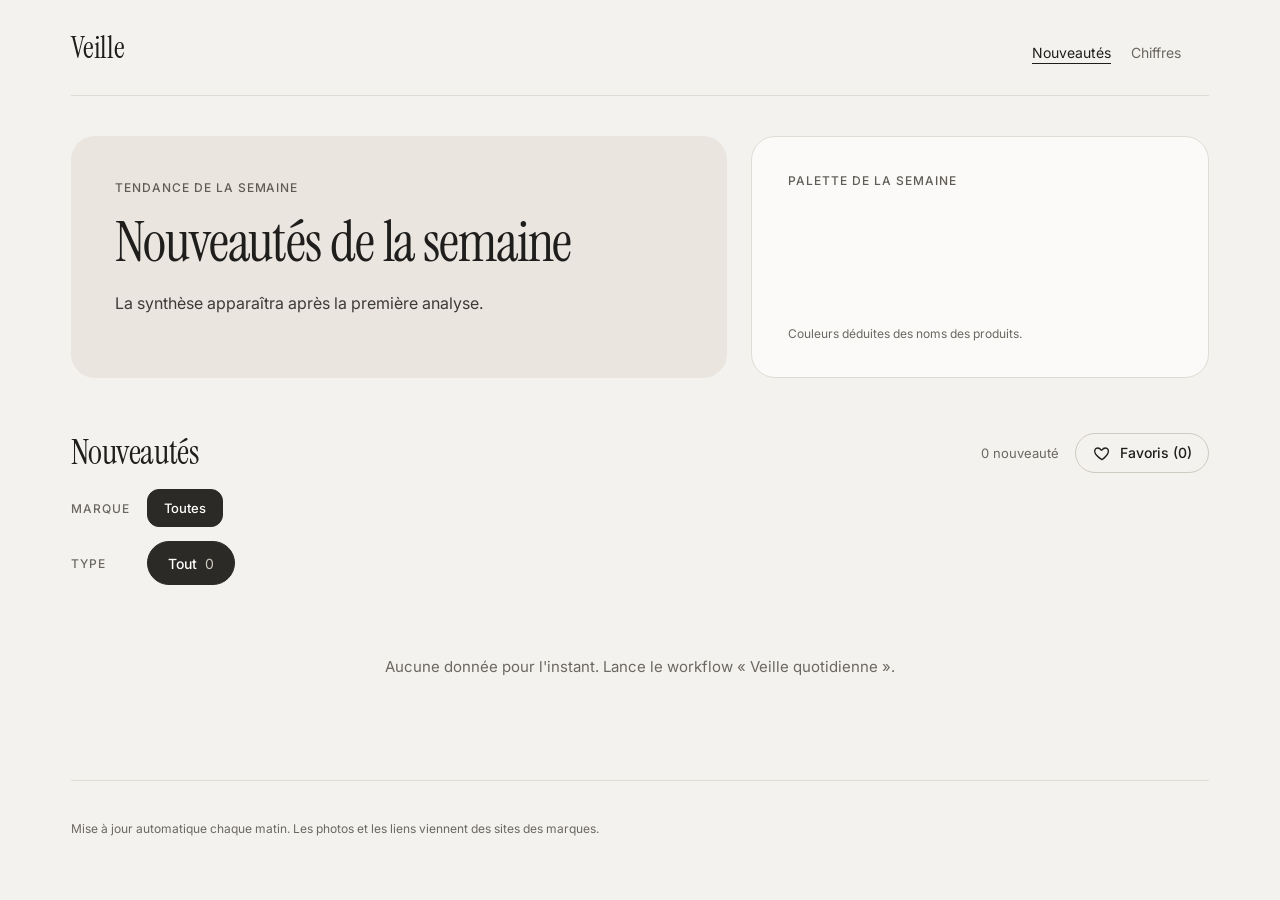
==== commit ef972c3b: "Prix en CAD seulement, filtres Marque et Type séparés" ====
--- a/site/index.html
+++ b/site/index.html
@@ -23,10 +23,10 @@
   <section class="filters">
     <div class="filters-top">
       <h2>Nouveautés</h2>
-      <span class="meta" id="count"></span>
+      <div class="top-right"><span class="meta" id="count"></span><span id="favs"></span></div>
     </div>
-    <div class="row" id="brands"></div>
-    <div class="row" id="types"></div>
+    <div class="filter-group"><span class="filter-label">Marque</span><div class="row" id="brands"></div></div>
+    <div class="filter-group"><span class="filter-label">Type</span><div class="row" id="types"></div></div>
   </section>
 
   <section id="grid-area"></section>
@@ -88,8 +88,8 @@
     s.innerHTML = HEART.replace("FILL", filled ? "var(--accent)" : "none").replace("STROKE", filled ? "var(--accent)" : "#1F1E1C");
     return s;
   }
-  function pill(label, active, onclick, extra, count) {
-    return h("button", { type: "button", class: "pill", "aria-pressed": String(active), onclick: onclick }, extra || null, label,
+  function pill(label, active, onclick, extra, count, cls) {
+    return h("button", { type: "button", class: "pill" + (cls ? " " + cls : ""), "aria-pressed": String(active), onclick: onclick }, extra || null, label,
       count == null ? null : h("span", { class: "n" }, String(count)));
   }
   function colorHex(name) {
@@ -139,7 +139,7 @@
     state.items.forEach(function (i) { if (brands.indexOf(i.brand) === -1) brands.push(i.brand); });
     document.getElementById("brands").replaceChildren.apply(
       document.getElementById("brands"),
-      brands.map(function (b) { return pill(b, state.brand === b, function () { state.brand = b; render(); }); })
+      brands.map(function (b) { return pill(b, state.brand === b, function () { state.brand = b; render(); }, null, null, "brand"); })
     );
     var inBrand = function (i) { return state.brand === "Toutes" || i.brand === state.brand; };
     var favCount = Object.keys(state.favs).filter(function (k) { return state.favs[k]; }).length;
@@ -148,8 +148,9 @@
       var n = countItems(function (i) { return inBrand(i) && i.type === t; });
       if (n || state.type === t) typePills.push(pill(t, state.type === t, function () { state.type = t; render(); }, null, n));
     });
-    typePills.push(pill("Favoris (" + favCount + ")", state.onlyFavs, function () { state.onlyFavs = !state.onlyFavs; render(); }, heartIcon(false)));
     document.getElementById("types").replaceChildren.apply(document.getElementById("types"), typePills);
+    document.getElementById("favs").replaceChildren(
+      pill("Favoris (" + favCount + ")", state.onlyFavs, function () { state.onlyFavs = !state.onlyFavs; render(); }, heartIcon(false), null, "fav"));
   }
 
   function visibleItems() {
--- a/site/style.css
+++ b/site/style.css
@@ -23,7 +23,12 @@
 .sw-color{height:96px;border-radius:14px;border:1px solid rgba(31,30,28,.08)}
 .sw-name{font-size:12px;color:var(--muted)}
 .filters{display:flex;flex-direction:column;gap:14px;padding:36px 0 8px}
-.filters-top{display:flex;flex-wrap:wrap;align-items:baseline;justify-content:space-between;gap:8px}
+.filters-top{display:flex;flex-wrap:wrap;align-items:center;justify-content:space-between;gap:8px 16px}
+.top-right{display:flex;flex-wrap:wrap;align-items:center;gap:8px 16px}
+.filter-group{display:grid;grid-template-columns:64px 1fr;gap:12px;align-items:center}
+.filter-label{font-size:12px;font-weight:500;letter-spacing:.08em;text-transform:uppercase;color:var(--muted)}
+.pill.brand{height:38px;padding:0 16px;font-size:13px;border-radius:12px}
+.pill.fav{height:40px;padding:0 16px}
 h2{margin:0;font-family:'Instrument Serif',Georgia,serif;font-weight:400;font-size:34px;letter-spacing:-.01em}
 .row{display:flex;flex-wrap:wrap;gap:8px}
 .pill{height:44px;padding:0 20px;border-radius:999px;font:500 14px 'Inter',system-ui,sans-serif;cursor:pointer;display:inline-flex;align-items:center;gap:8px;background:transparent;color:var(--ink);border:1px solid var(--pill-line)}
@@ -84,5 +89,10 @@
 .trend .who{grid-column:1/-1;font-size:13px;color:var(--muted)}
 .trend .num{font-size:14px;text-align:right;font-variant-numeric:tabular-nums}
 .delta{font-weight:500}
+.sub{font-family:'Inter',system-ui,sans-serif;font-size:13px;font-weight:500;letter-spacing:.06em;text-transform:uppercase;color:var(--muted);margin:10px 0 0}
+.blocks{display:grid;grid-template-columns:repeat(auto-fit,minmax(340px,1fr));gap:28px 36px}
+.block{display:flex;flex-direction:column;gap:12px;min-width:0}
+.block h3{font-size:16px;display:flex;align-items:baseline;gap:8px}
+.bar-row.wide{grid-template-columns:96px 1fr 235px}
 .empty-panel{font-size:14px;color:var(--muted);line-height:1.6}
-@media (max-width:560px){.trend{grid-template-columns:1fr}.trend .num{text-align:left}.bar-row{grid-template-columns:72px 1fr 150px;font-size:13px}}
+@media (max-width:560px){.filter-group{grid-template-columns:1fr;gap:6px}.blocks{grid-template-columns:1fr}.bar-row.wide{grid-template-columns:72px 1fr 170px;font-size:12px}.trend{grid-template-columns:1fr}.trend .num{text-align:left}.bar-row{grid-template-columns:72px 1fr 150px;font-size:13px}}
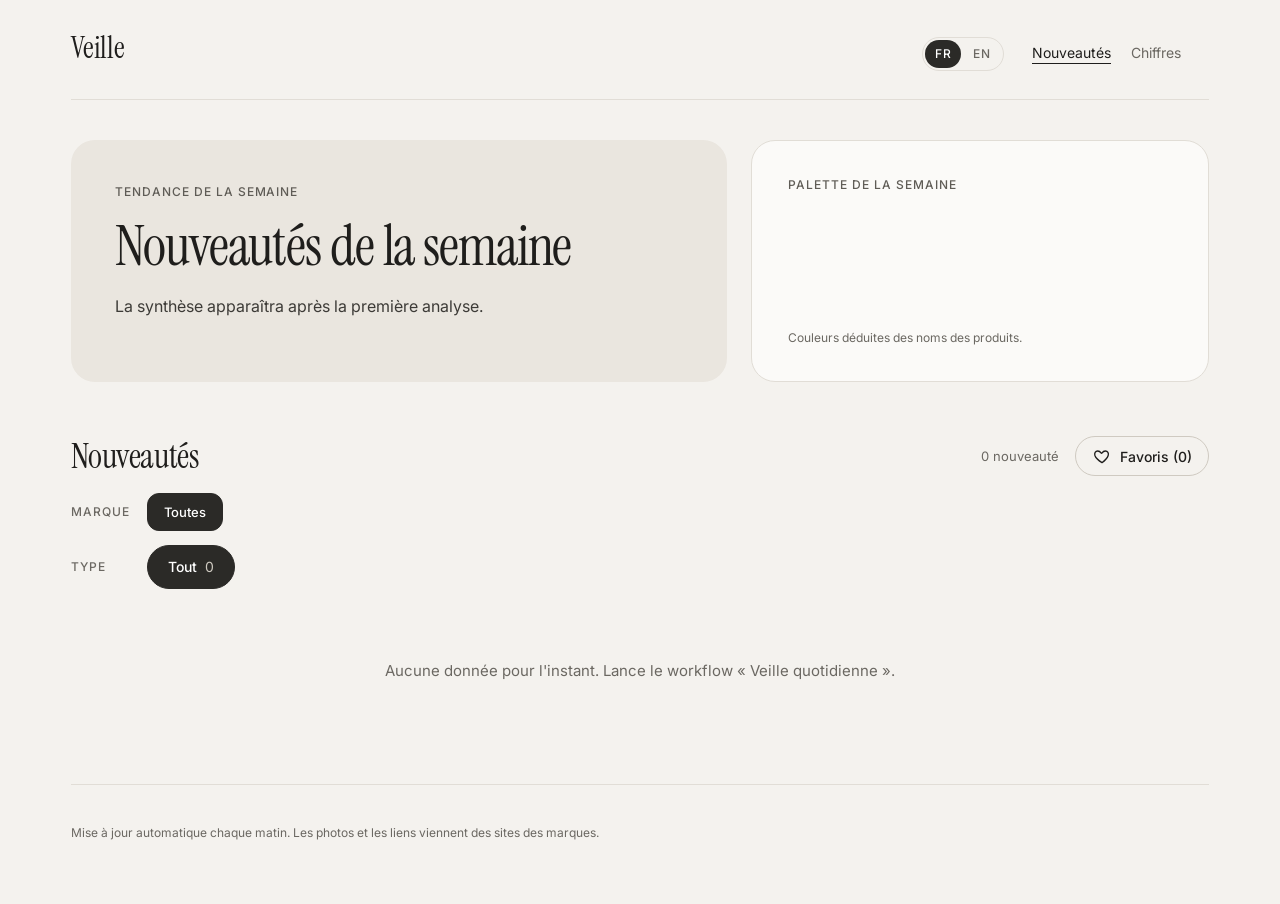
==== commit 604b5805: "Vocabulaire affine, site francais/anglais" ====
--- a/site/index.html
+++ b/site/index.html
@@ -1,5 +1,5 @@
 <!doctype html>
-<html lang="fr">
+<html lang="fr" data-title="Veille mode">
 <head>
 <meta charset="utf-8">
 <meta name="viewport" content="width=device-width, initial-scale=1">
@@ -11,9 +11,9 @@
 <body>
 <div class="wrap">
   <header>
-    <div class="logo">Veille</div>
+    <div class="logo" data-i18n="Veille">Veille</div>
     <div class="head-right">
-      <nav class="nav"><a href="index.html" aria-current="page">Nouveautés</a><a href="chiffres.html">Chiffres</a></nav>
+      <nav class="nav"><a href="index.html" aria-current="page" data-i18n="Nouveautés">Nouveautés</a><a href="chiffres.html" data-i18n="Chiffres">Chiffres</a></nav>
       <div class="meta" id="meta"></div>
     </div>
   </header>
@@ -22,11 +22,11 @@
 
   <section class="filters">
     <div class="filters-top">
-      <h2>Nouveautés</h2>
+      <h2 data-i18n="Nouveautés">Nouveautés</h2>
       <div class="top-right"><span class="meta" id="count"></span><span id="favs"></span></div>
     </div>
-    <div class="filter-group"><span class="filter-label">Marque</span><div class="row" id="brands"></div></div>
-    <div class="filter-group"><span class="filter-label">Type</span><div class="row" id="types"></div></div>
+    <div class="filter-group"><span class="filter-label" data-i18n="Marque">Marque</span><div class="row" id="brands"></div></div>
+    <div class="filter-group"><span class="filter-label" data-i18n="Type">Type</span><div class="row" id="types"></div></div>
   </section>
 
   <section id="grid-area"></section>
@@ -34,9 +34,11 @@
   <footer id="footer"></footer>
 </div>
 
+<script src="i18n.js"></script>
 <script>
 (function () {
-  var TYPES = ["Robes", "Hauts", "Pantalons", "Jupes", "Manteaux", "Autres"];
+  var t = I18N.t, v = I18N.v;
+  var TYPES = ["Robes", "Hauts", "Pantalons", "Jeans", "Shorts", "Jupes", "Blazers", "Manteaux", "Autres"];
   var HIDDEN_TYPES = ["Accessoires"];
   var TONES = ["#D6CFC3", "#BDB5A8", "#E9E5DD", "#A39B8D", "#DDD8CE", "#8E8679", "#CEC7BA", "#E4DFD6"];
   var HEART = '<svg width="20" height="20" viewBox="0 0 24 24" fill="FILL" stroke="STROKE" stroke-width="1.6" stroke-linecap="round" stroke-linejoin="round" aria-hidden="true"><path d="M12 20s-7-4.35-8.5-8.6C2.6 8.6 4.1 6 6.8 6c1.7 0 3.1.9 4 2.3.4.6.9.6 1.3 0C13 6.9 14.4 6 16.1 6c2.7 0 4.2 2.6 3.3 5.4C18 15.65 12 20 12 20z"/></svg>';
@@ -57,13 +59,13 @@
   function dateLabel(i) {
     // « mis en ligne » : date donnée par la marque ; « repéré » : jour où notre outil l'a vu pour la première fois
     var pub = i.published_at ? fmtDate(i.published_at) : "";
-    if (pub) return "Mis en ligne " + pub;
+    if (pub) return t("Mis en ligne {d}", { d: pub });
     var seen = fmtDate(i.first_seen);
-    return seen ? "Repéré " + seen : "";
+    return seen ? t("Repéré {d}", { d: seen }) : "";
   }
   function fmtDate(iso) {
     var d = new Date(iso);
-    return isNaN(d) ? "" : d.toLocaleDateString("fr-CA", { day: "numeric", month: "short" });
+    return isNaN(d) ? "" : d.toLocaleDateString(I18N.locale(), { day: "numeric", month: "short" });
   }
   function h(tag, props) {
     var n = document.createElement(tag);
@@ -106,51 +108,57 @@
     }));
   }
   function attrLine(i) {
-    var parts = [i.material, i.length, i.cut, i.neckline].filter(function (x) { return typeof x === "string" && x; });
+    var parts = [i.material, i.length, i.cut, i.neckline].filter(function (x) { return typeof x === "string" && x; }).map(v);
     return parts.join(" · ");
+  }
+  function detailsLine(i) {
+    var en = I18N.lang() === "en" && Array.isArray(i.details_en) ? i.details_en : [];
+    return (i.details || []).map(function (x, n) { return en[n] || I18N.d(x); }).join(", ");
   }
 
   function renderHero() {
     var d = state.digest || {};
+    var en = I18N.lang() === "en" && d.en ? d.en : null;
     var palette = Array.isArray(d.palette) ? d.palette : [];
     var main = h("div", { class: "hero-main" },
-      h("div", { class: "eyebrow" }, "Tendance de la semaine"),
-      h("h1", {}, d.title || "Nouveautés de la semaine"),
-      h("p", { class: "summary" }, d.summary || "La synthèse apparaîtra après la première analyse."),
-      h("div", { class: "tags" }, (d.tags || []).map(function (t) { return h("span", { class: "tag" }, t); }))
+      h("div", { class: "eyebrow" }, t("Tendance de la semaine")),
+      h("h1", {}, (en && en.title) || d.title || t("Nouveautés de la semaine")),
+      h("p", { class: "summary" }, (en && en.summary) || d.summary || t("La synthèse apparaîtra après la première analyse.")),
+      h("div", { class: "tags" }, ((en && en.tags) || d.tags || []).map(function (x) { return h("span", { class: "tag" }, x); }))
     );
     var swatches = h("div", { class: "swatches" }, palette.map(function (p) {
       var hex = /^#[0-9A-Fa-f]{6}$/.test(p.hex || "") ? p.hex : "#D6CFC3";
       var share = typeof p.share === "number" ? " " + p.share + " %" : "";
-      return h("div", { class: "sw" }, h("div", { class: "sw-color", style: "background:" + hex }), h("div", { class: "sw-name" }, p.name || "", h("b", {}, share)));
+      return h("div", { class: "sw" }, h("div", { class: "sw-color", style: "background:" + hex }), h("div", { class: "sw-name" }, v(p.name || ""), h("b", {}, share)));
     }));
     var st = state.stats || {};
-    var basis = st.with_photo_analysis ? "Couleurs relevées sur " + st.with_photo_analysis + " photos." : "Couleurs déduites des noms des produits.";
-    var card = h("div", { class: "palette-card" }, h("div", { class: "eyebrow" }, "Palette de la semaine"), swatches, h("div", { class: "note" }, basis));
+    var basis = st.with_photo_analysis ? t("Couleurs relevées sur {n} photos.", { n: st.with_photo_analysis }) : t("Couleurs déduites des noms des produits.");
+    var card = h("div", { class: "palette-card" }, h("div", { class: "eyebrow" }, t("Palette de la semaine")), swatches, h("div", { class: "note" }, basis));
     var hero = document.getElementById("hero");
     hero.replaceChildren(main, card);
-    document.getElementById("meta").textContent = (d.week_label || "") + (d.generated_at ? " · mise à jour " + fmtDate(d.generated_at) : "");
+    document.getElementById("meta").textContent = ((en && d.week_label_en) || d.week_label || "") + (d.generated_at ? " · " + t("mise à jour {d}", { d: fmtDate(d.generated_at) }) : "");
   }
 
   function countItems(pred) { return state.items.filter(pred).length; }
 
   function renderFilters() {
     var brands = ["Toutes"];
+    var brandLabel = function (b) { return b === "Toutes" ? t("Toutes") : b; };
     state.items.forEach(function (i) { if (brands.indexOf(i.brand) === -1) brands.push(i.brand); });
     document.getElementById("brands").replaceChildren.apply(
       document.getElementById("brands"),
-      brands.map(function (b) { return pill(b, state.brand === b, function () { state.brand = b; render(); }, null, null, "brand"); })
+      brands.map(function (b) { return pill(brandLabel(b), state.brand === b, function () { state.brand = b; render(); }, null, null, "brand"); })
     );
     var inBrand = function (i) { return state.brand === "Toutes" || i.brand === state.brand; };
     var favCount = Object.keys(state.favs).filter(function (k) { return state.favs[k]; }).length;
-    var typePills = [pill("Tout", state.type === "Tout", function () { state.type = "Tout"; render(); }, null, countItems(inBrand))];
+    var typePills = [pill(t("Tout"), state.type === "Tout", function () { state.type = "Tout"; render(); }, null, countItems(inBrand))];
     TYPES.forEach(function (t) {
       var n = countItems(function (i) { return inBrand(i) && i.type === t; });
-      if (n || state.type === t) typePills.push(pill(t, state.type === t, function () { state.type = t; render(); }, null, n));
+      if (n || state.type === t) typePills.push(pill(v(t), state.type === t, function () { state.type = t; render(); }, null, n));
     });
     document.getElementById("types").replaceChildren.apply(document.getElementById("types"), typePills);
     document.getElementById("favs").replaceChildren(
-      pill("Favoris (" + favCount + ")", state.onlyFavs, function () { state.onlyFavs = !state.onlyFavs; render(); }, heartIcon(false), null, "fav"));
+      pill(t("Favoris ({n})", { n: favCount }), state.onlyFavs, function () { state.onlyFavs = !state.onlyFavs; render(); }, heartIcon(false), null, "fav"));
   }
 
   function visibleItems() {
@@ -163,10 +171,10 @@
 
   function renderGrid() {
     var items = visibleItems();
-    document.getElementById("count").textContent = items.length + (items.length > 1 ? " nouveautés" : " nouveauté");
+    document.getElementById("count").textContent = t(items.length > 1 ? "{n} nouveautés" : "{n} nouveauté", { n: items.length });
     var area = document.getElementById("grid-area");
     if (!items.length) {
-      area.replaceChildren(h("div", { class: "empty" }, state.items.length ? "Aucune nouveauté pour cette sélection." : "Aucune donnée pour l'instant. Lance le workflow « Veille quotidienne »."));
+      area.replaceChildren(h("div", { class: "empty" }, state.items.length ? t("Aucune nouveauté pour cette sélection.") : t("Aucune donnée pour l'instant. Lance le workflow « Veille quotidienne ».")));
       return;
     }
     var cards = items.slice(0, MAX_CARDS).map(function (i) {
@@ -181,10 +189,10 @@
       photo.append(
         h("button", {
           type: "button", class: "heart", "aria-pressed": String(fav),
-          "aria-label": (fav ? "Retirer des favoris : " : "Ajouter aux favoris : ") + i.name,
+          "aria-label": t(fav ? "Retirer des favoris : " : "Ajouter aux favoris : ") + i.name,
           onclick: function () { state.favs[i.id] = !state.favs[i.id]; saveFavs(); render(); }
         }, heartIcon(fav)),
-        i.type ? h("span", { class: "badge" }, i.type) : null
+        i.type ? h("span", { class: "badge" }, v(i.type)) : null
       );
       var src = safeUrl(i.url);
       var date = dateLabel(i);
@@ -194,8 +202,8 @@
           h("h3", {}, i.name),
           (i.colors && i.colors.length) ? dots(i.colors) : null,
           attrLine(i) ? h("div", { class: "attrs" }, attrLine(i)) : null,
-          (Array.isArray(i.details) && i.details.length) ? h("div", { class: "attrs" }, i.details.join(", ")) : null,
-          src ? h("a", { href: src, target: "_blank", rel: "noopener noreferrer" }, "Voir la source") : null
+          (Array.isArray(i.details) && i.details.length) ? h("div", { class: "attrs" }, detailsLine(i)) : null,
+          src ? h("a", { href: src, target: "_blank", rel: "noopener noreferrer" }, t("Voir la source")) : null
         ));
     });
     area.replaceChildren(h("div", { class: "grid" }, cards));
@@ -207,13 +215,18 @@
     return fetch(path, { cache: "no-store" }).then(function (r) { return r.ok ? r.json() : null; }).catch(function () { return null; });
   }
 
-  Promise.all([load("data/digest.json"), load("data/items.json"), load("data/stats.json")]).then(function (res) {
+  Promise.all([load("data/digest.json"), load("data/items.json"), load("data/stats.json"), I18N.load()]).then(function (res) {
     state.digest = res[0];
     state.items = (Array.isArray(res[1]) ? res[1] : []).filter(function (i) { return HIDDEN_TYPES.indexOf(i.type) === -1; });
     state.stats = res[2];
-    document.getElementById("footer").textContent = "Mise à jour automatique chaque matin. Les photos et les liens viennent des sites des marques.";
-    renderHero();
-    render();
+    I18N.setExtra(state.stats && state.stats.labels_en);
+    function paint() {
+      document.getElementById("footer").textContent = t("Mise à jour automatique chaque matin. Les photos et les liens viennent des sites des marques.");
+      renderHero();
+      render();
+    }
+    I18N.onChange(paint);
+    paint();
   });
 })();
 </script>
--- a/site/style.css
+++ b/site/style.css
@@ -23,6 +23,9 @@
 .sw-color{height:96px;border-radius:14px;border:1px solid rgba(31,30,28,.08)}
 .sw-name{font-size:12px;color:var(--muted)}
 .filters{display:flex;flex-direction:column;gap:14px;padding:36px 0 8px}
+.lang{display:inline-flex;gap:2px;border:1px solid var(--line,#D9D4C9);border-radius:999px;padding:2px}
+.lang button{height:28px;min-width:36px;padding:0 10px;border:0;border-radius:999px;background:transparent;color:var(--muted);font:500 12px 'Inter',system-ui,sans-serif;letter-spacing:.06em;cursor:pointer}
+.lang button[aria-pressed="true"]{background:var(--accent);color:#fff}
 .filters-top{display:flex;flex-wrap:wrap;align-items:center;justify-content:space-between;gap:8px 16px}
 .top-right{display:flex;flex-wrap:wrap;align-items:center;gap:8px 16px}
 .filter-group{display:grid;grid-template-columns:64px 1fr;gap:12px;align-items:center}
